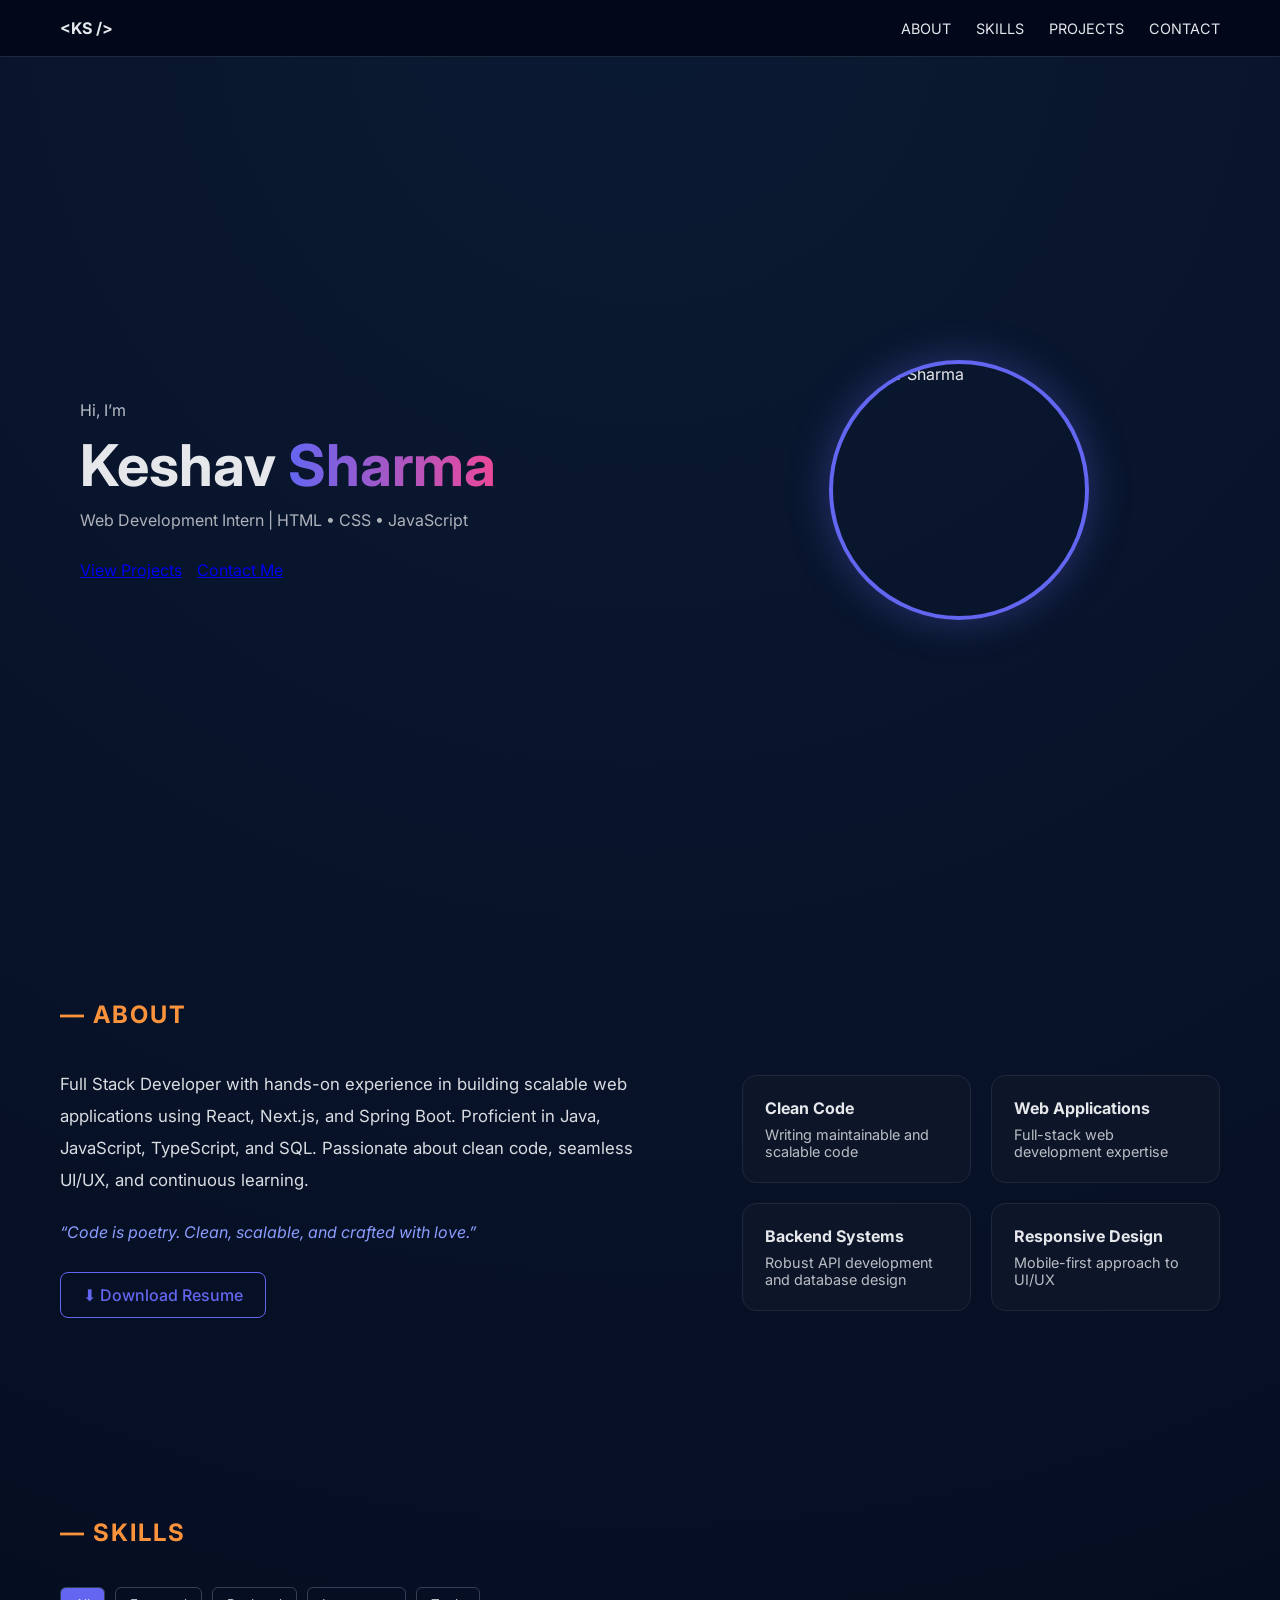
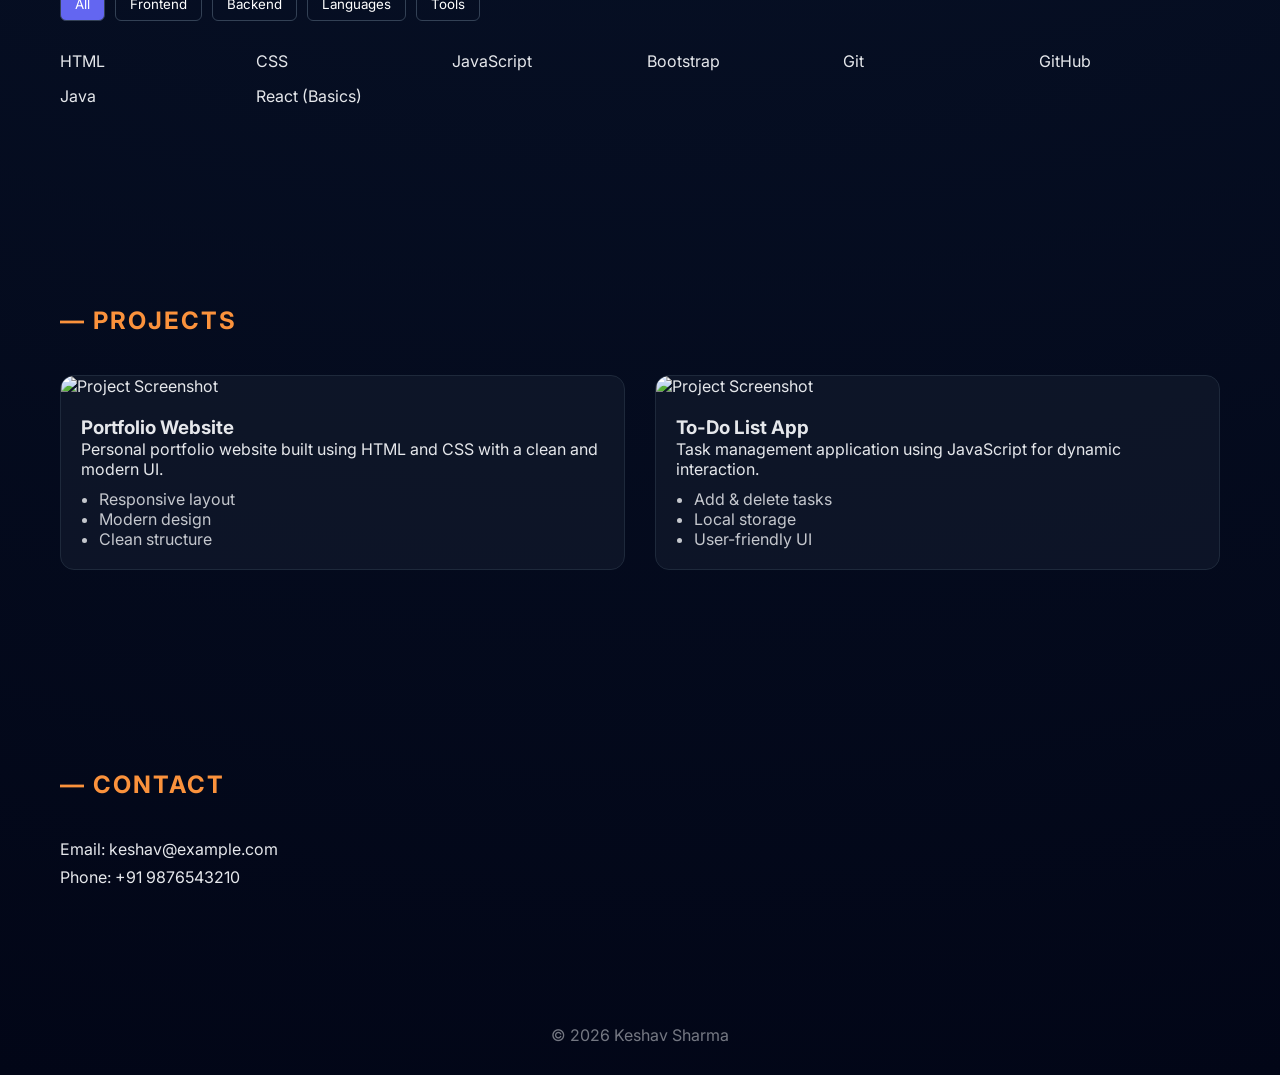
==== Task1/index.html @ 340f54ea "Initial commit" ====
<!DOCTYPE html>
<html lang="en">
<head>
  <meta charset="UTF-8">
  <title>Keshav Sharma | Portfolio</title>
  <link rel="stylesheet" href="style.css">
  <link href="https://fonts.googleapis.com/css2?family=Inter:wght@300;400;600;700&display=swap" rel="stylesheet">
</head>
<body>

<!-- NAVBAR -->
<nav class="navbar">
  <div class="logo">&lt;KS /&gt;</div>
  <ul>
    <li><a href="#about">ABOUT</a></li>
    <li><a href="#skills">SKILLS</a></li>
    <li><a href="#projects">PROJECTS</a></li>
    <li><a href="#contact">CONTACT</a></li>
  </ul>
</nav>

<!-- HERO -->
<section class="hero" id="home">
  <div class="hero-container">

    <!-- LEFT CONTENT -->
    <div class="hero-left">
      <p class="intro">Hi, I’m</p>
      <h1>Keshav <span>Sharma</span></h1>
      <p class="subtitle">
        Web Development Intern | HTML • CSS • JavaScript
      </p>

      <div class="hero-btns">
        <a href="#projects" class="btn primary">View Projects</a>
        <a href="#contact" class="btn secondary">Contact Me</a>
      </div>
    </div>

    <!-- RIGHT IMAGE -->
    <div class="hero-right">
      <img src="assets/profile.jpg" alt="Keshav Sharma">
    </div>

  </div>
</section>


<!-- ABOUT -->
<section class="section about-section" id="about">
  <h2 class="section-title">— ABOUT</h2>

  <div class="about-wrapper">

    <!-- LEFT CONTENT -->
    <div class="about-left">
      <p class="about-text">
        Full Stack Developer with hands-on experience in building scalable web
        applications using React, Next.js, and Spring Boot. Proficient in Java,
        JavaScript, TypeScript, and SQL. Passionate about clean code, seamless
        UI/UX, and continuous learning.
      </p>

      <p class="quote">
        “Code is poetry. Clean, scalable, and crafted with love.”
      </p>

      <a href="resume.pdf" download class="resume-btn">
        ⬇ Download Resume
      </a>
    </div>

    <!-- RIGHT CONTENT -->
    <div class="about-right">
      <div class="about-card">
        <h3>Clean Code</h3>
        <p>Writing maintainable and scalable code</p>
      </div>

      <div class="about-card">
        <h3>Web Applications</h3>
        <p>Full-stack web development expertise</p>
      </div>

      <div class="about-card">
        <h3>Backend Systems</h3>
        <p>Robust API development and database design</p>
      </div>

      <div class="about-card">
        <h3>Responsive Design</h3>
        <p>Mobile-first approach to UI/UX</p>
      </div>
    </div>

  </div>
</section>


<!-- SKILLS -->
<section class="section" id="skills">
  <h2 class="section-title">— SKILLS</h2>

  <div class="skill-filters">
    <button class="active">All</button>
    <button>Frontend</button>
    <button>Backend</button>
    <button>Languages</button>
    <button>Tools</button>
  </div>

  <div class="skills-grid">
    <div class="skill-card">HTML</div>
    <div class="skill-card">CSS</div>
    <div class="skill-card">JavaScript</div>
    <div class="skill-card">Bootstrap</div>
    <div class="skill-card">Git</div>
    <div class="skill-card">GitHub</div>
    <div class="skill-card">Java</div>
    <div class="skill-card">React (Basics)</div>
  </div>
</section>

<!-- PROJECTS -->
<section class="section" id="projects">
  <h2 class="section-title">— PROJECTS</h2>

  <div class="projects-grid">

    <!-- PROJECT CARD -->
    <div class="project-card">
      <img src="assets/projects/project1.png" alt="Project Screenshot">
      <div class="project-content">
        <h3>Portfolio Website</h3>
        <p>
          Personal portfolio website built using HTML and CSS with
          a clean and modern UI.
        </p>
        <ul>
          <li>Responsive layout</li>
          <li>Modern design</li>
          <li>Clean structure</li>
        </ul>
      </div>
    </div>

    <!-- PROJECT CARD -->
    <div class="project-card">
      <img src="assets/projects/project2.png" alt="Project Screenshot">
      <div class="project-content">
        <h3>To-Do List App</h3>
        <p>
          Task management application using JavaScript for dynamic interaction.
        </p>
        <ul>
          <li>Add & delete tasks</li>
          <li>Local storage</li>
          <li>User-friendly UI</li>
        </ul>
      </div>
    </div>

  </div>
</section>

<!-- CONTACT -->
<section class="section contact" id="contact">
  <h2 class="section-title">— CONTACT</h2>
  <p>Email: keshav@example.com</p>
  <p>Phone: +91 9876543210</p>
</section>

<footer>
  © 2026 Keshav Sharma
</footer>

</body>
</html>
---- Task1/style.css ----
* {
  margin: 0;
  padding: 0;
  box-sizing: border-box;
  font-family: 'Inter', sans-serif;
}

html {
  scroll-behavior: smooth;
}

body {
  background: radial-gradient(circle at top, #0b1a33, #020617);
  color: #e5e7eb;
}

/* NAVBAR */
.navbar {
  position: fixed;
  top: 0;
  width: 100%;
  padding: 18px 60px;
  display: flex;
  justify-content: space-between;
  align-items: center;
  background: rgba(2,6,23,0.85);
  backdrop-filter: blur(10px);
  border-bottom: 1px solid #1e293b;
  z-index: 100;
}

.logo {
  font-weight: 700;
}

.navbar ul {
  display: flex;
  gap: 25px;
  list-style: none;
}

.navbar a {
  text-decoration: none;
  color: #e5e7eb;
  font-size: 0.9rem;
  transition: color 0.3s;
}

.navbar a:hover {
  color: #6366f1;
}

/* HERO */
.hero {
  height: 100vh;
  padding-top: 80px; /* space for fixed navbar */
  display: flex;
  align-items: center;
}

.hero-container {
  width: 100%;
  padding: 0 80px;
  display: grid;
  grid-template-columns: 1.2fr 1fr;
  align-items: center;
  gap: 60px;
}

/* LEFT */
.hero-left {
  max-width: 600px;
}

.intro {
  opacity: 0.8;
  margin-bottom: 5px;
}

.hero-left h1 {
  font-size: 3.6rem;
  margin: 10px 0;
}

.hero-left h1 span {
  background: linear-gradient(90deg, #6366f1, #ec4899);
  -webkit-background-clip: text;
  color: transparent;
}

.subtitle {
  opacity: 0.75;
  margin-bottom: 30px;
}

.hero-btns {
  display: flex;
  gap: 15px;
}

/* RIGHT IMAGE */
.hero-right {
  display: flex;
  justify-content: center;
}

.hero-right img {
  width: 260px;
  height: 260px;
  object-fit: cover;
  border-radius: 50%;
  border: 4px solid #6366f1;
  box-shadow: 0 0 40px rgba(99,102,241,0.35);
}


/* SECTIONS */
.section {
  padding: 100px 60px;
}

.section-title {
  color: #fb923c;
  margin-bottom: 40px;
  letter-spacing: 2px;
}

/* ABOUT */
/* ABOUT SECTION */
.about-section {
  padding: 100px 60px;
}

.about-wrapper {
  display: grid;
  grid-template-columns: 1.3fr 1fr;
  gap: 60px;
  align-items: center;
}

.about-left {
  max-width: 600px;
}

.about-text {
  font-size: 1.05rem;
  line-height: 1.9;
  margin-bottom: 25px;
  opacity: 0.95;
}

.quote {
  font-style: italic;
  color: #8b9cff;
  margin-bottom: 30px;
}

.resume-btn {
  display: inline-block;
  padding: 12px 22px;
  border-radius: 8px;
  border: 1px solid #6366f1;
  color: #6366f1;
  text-decoration: none;
  font-weight: 500;
  transition: all 0.3s ease;
}

.resume-btn:hover {
  background: #6366f1;
  color: #fff;
}

/* RIGHT CARDS */
.about-right {
  display: grid;
  grid-template-columns: repeat(2, 1fr);
  gap: 20px;
}

.about-card {
  background: rgba(15, 23, 42, 0.85);
  border: 1px solid #1e293b;
  border-radius: 14px;
  padding: 22px;
  transition: transform 0.3s ease, border 0.3s ease;
}

.about-card:hover {
  transform: translateY(-6px);
  border-color: #6366f1;
}

.about-card h3 {
  margin-bottom: 8px;
  font-size: 1rem;
}

.about-card p {
  font-size: 0.9rem;
  opacity: 0.8;
}


/* SKILLS */
.skill-filters {
  display: flex;
  gap: 10px;
  margin-bottom: 30px;
}

.skill-filters button {
  background: transparent;
  border: 1px solid #334155;
  color: white;
  padding: 8px 14px;
  border-radius: 6px;
}

.skill-filters .active {
  background: #6366f1;
}

.skills-grid {
  display: grid;
  grid-template-columns: repeat(auto-fit,minmax(160px,1fr));
  gap: 15px;
}

/* PROJECTS */
.projects-grid {
  display: grid;
  grid-template-columns: repeat(auto-fit,minmax(340px,1fr));
  gap: 30px;
}

.project-card {
  background: rgba(15,23,42,0.85);
  border: 1px solid #1e293b;
  border-radius: 14px;
  overflow: hidden;
  transition: transform 0.3s, border 0.3s;
}

.project-card:hover {
  transform: translateY(-8px);
  border-color: #6366f1;
}

.project-card img {
  width: 100%;
  height: 200px;
  object-fit: cover;
}

.project-content {
  padding: 20px;
}

.project-content ul {
  margin-top: 10px;
  padding-left: 18px;
  opacity: 0.85;
}

/* CONTACT */
.contact p {
  margin: 8px 0;
}

/* FOOTER */
footer {
  text-align: center;
  padding: 30px;
  opacity: 0.5;
}
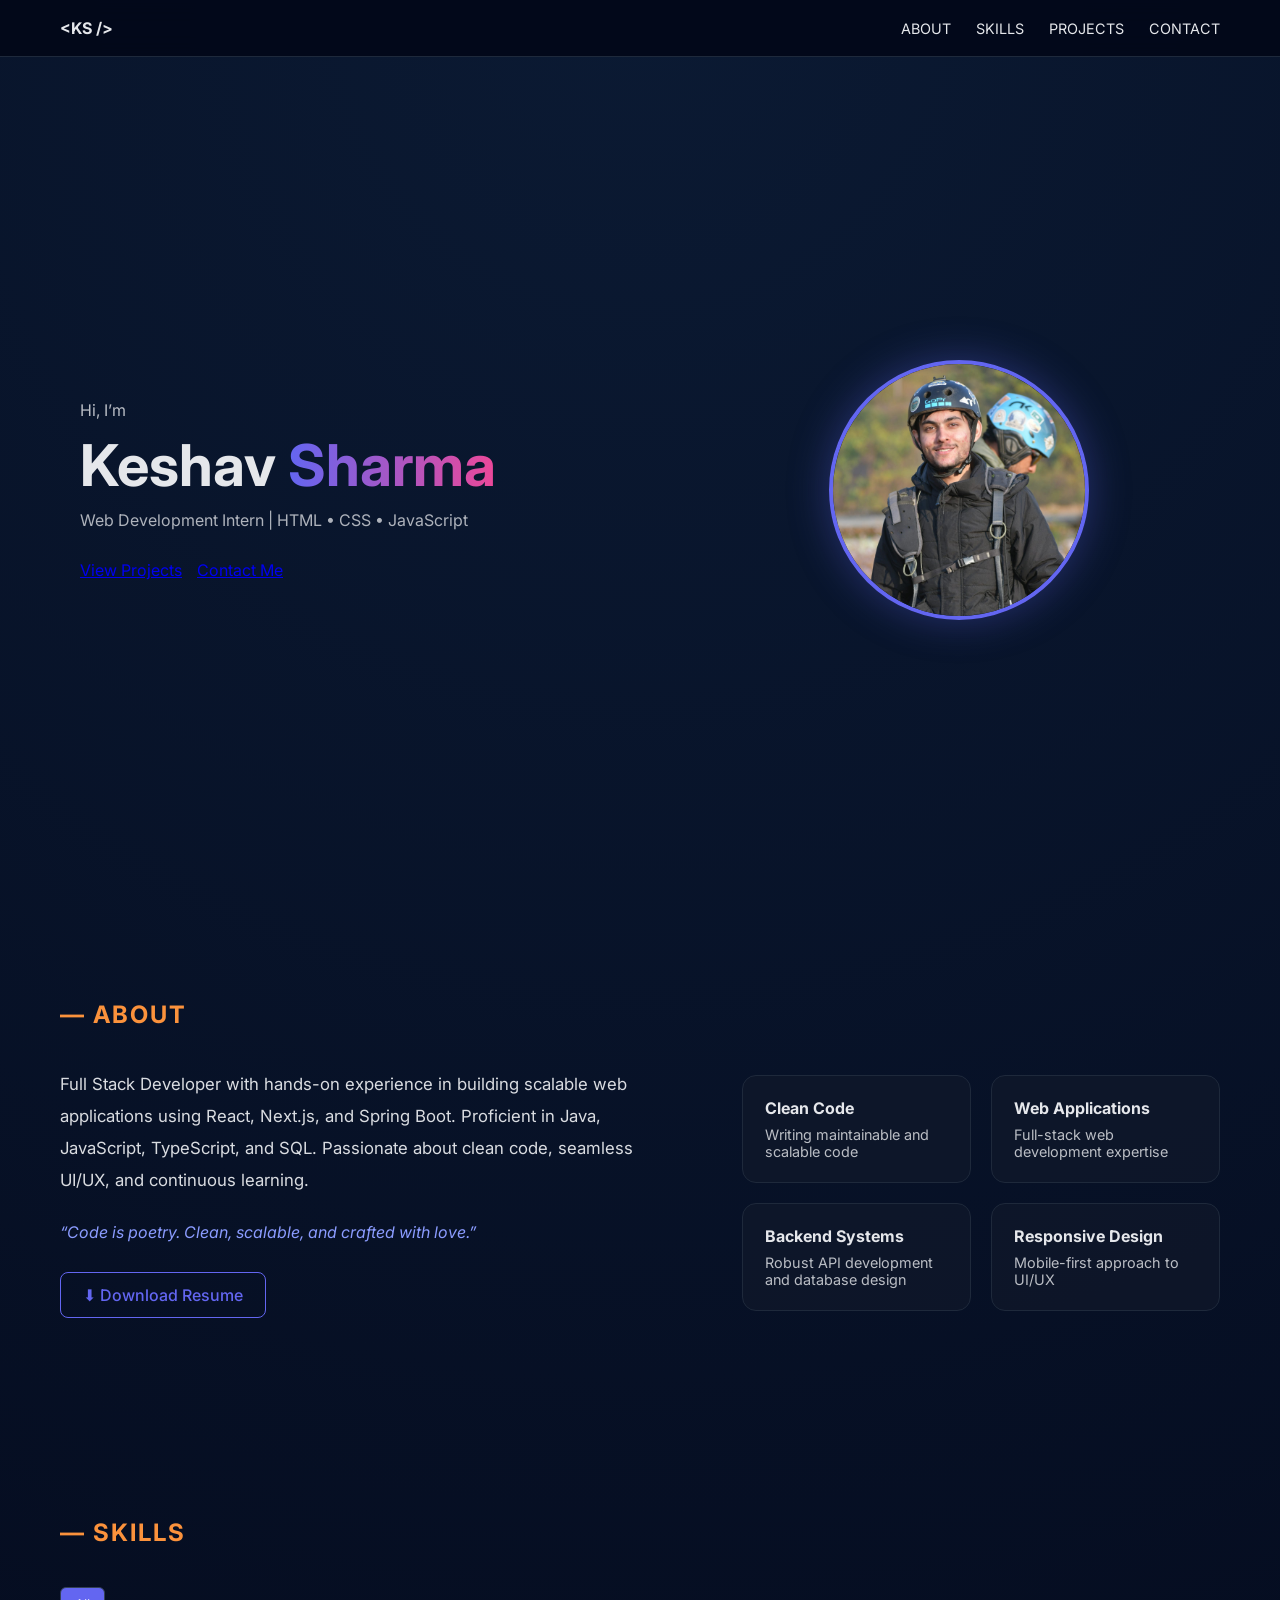
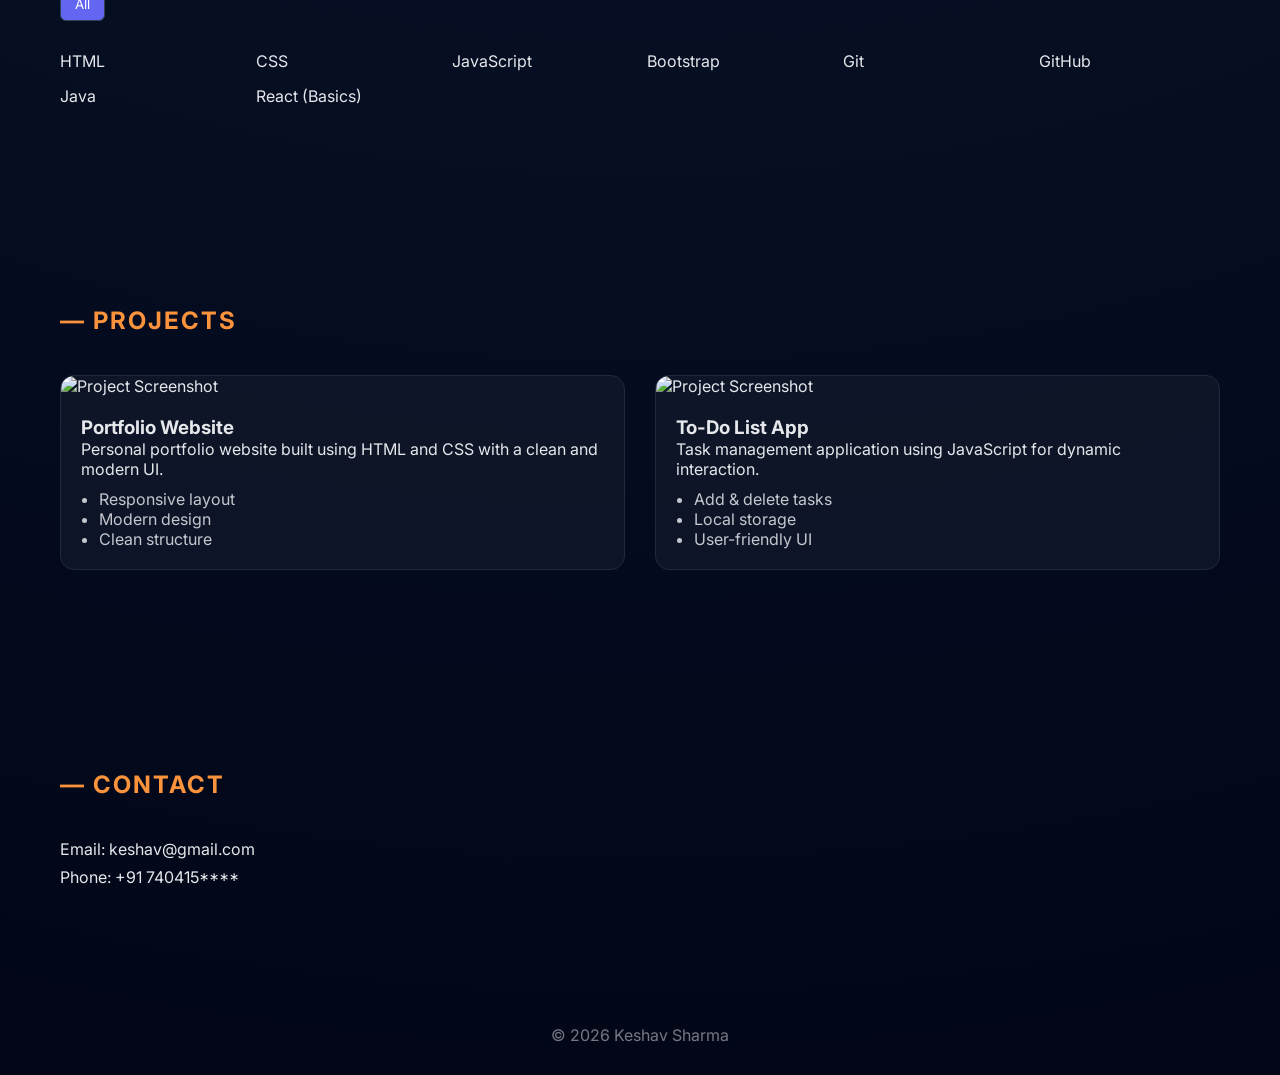
==== commit 83780fdd: "added file" ====
--- a/Task1/index.html
+++ b/Task1/index.html
@@ -39,7 +39,7 @@
 
     <!-- RIGHT IMAGE -->
     <div class="hero-right">
-      <img src="assets/profile.jpg" alt="Keshav Sharma">
+      <img src="profile.jpg" alt="Keshav Sharma">
     </div>
 
   </div>
@@ -103,10 +103,6 @@
 
   <div class="skill-filters">
     <button class="active">All</button>
-    <button>Frontend</button>
-    <button>Backend</button>
-    <button>Languages</button>
-    <button>Tools</button>
   </div>
 
   <div class="skills-grid">
@@ -166,8 +162,8 @@
 <!-- CONTACT -->
 <section class="section contact" id="contact">
   <h2 class="section-title">— CONTACT</h2>
-  <p>Email: keshav@example.com</p>
-  <p>Phone: +91 9876543210</p>
+  <p>Email: keshav@gmail.com</p>
+  <p>Phone: +91 740415****</p>
 </section>
 
 <footer>
